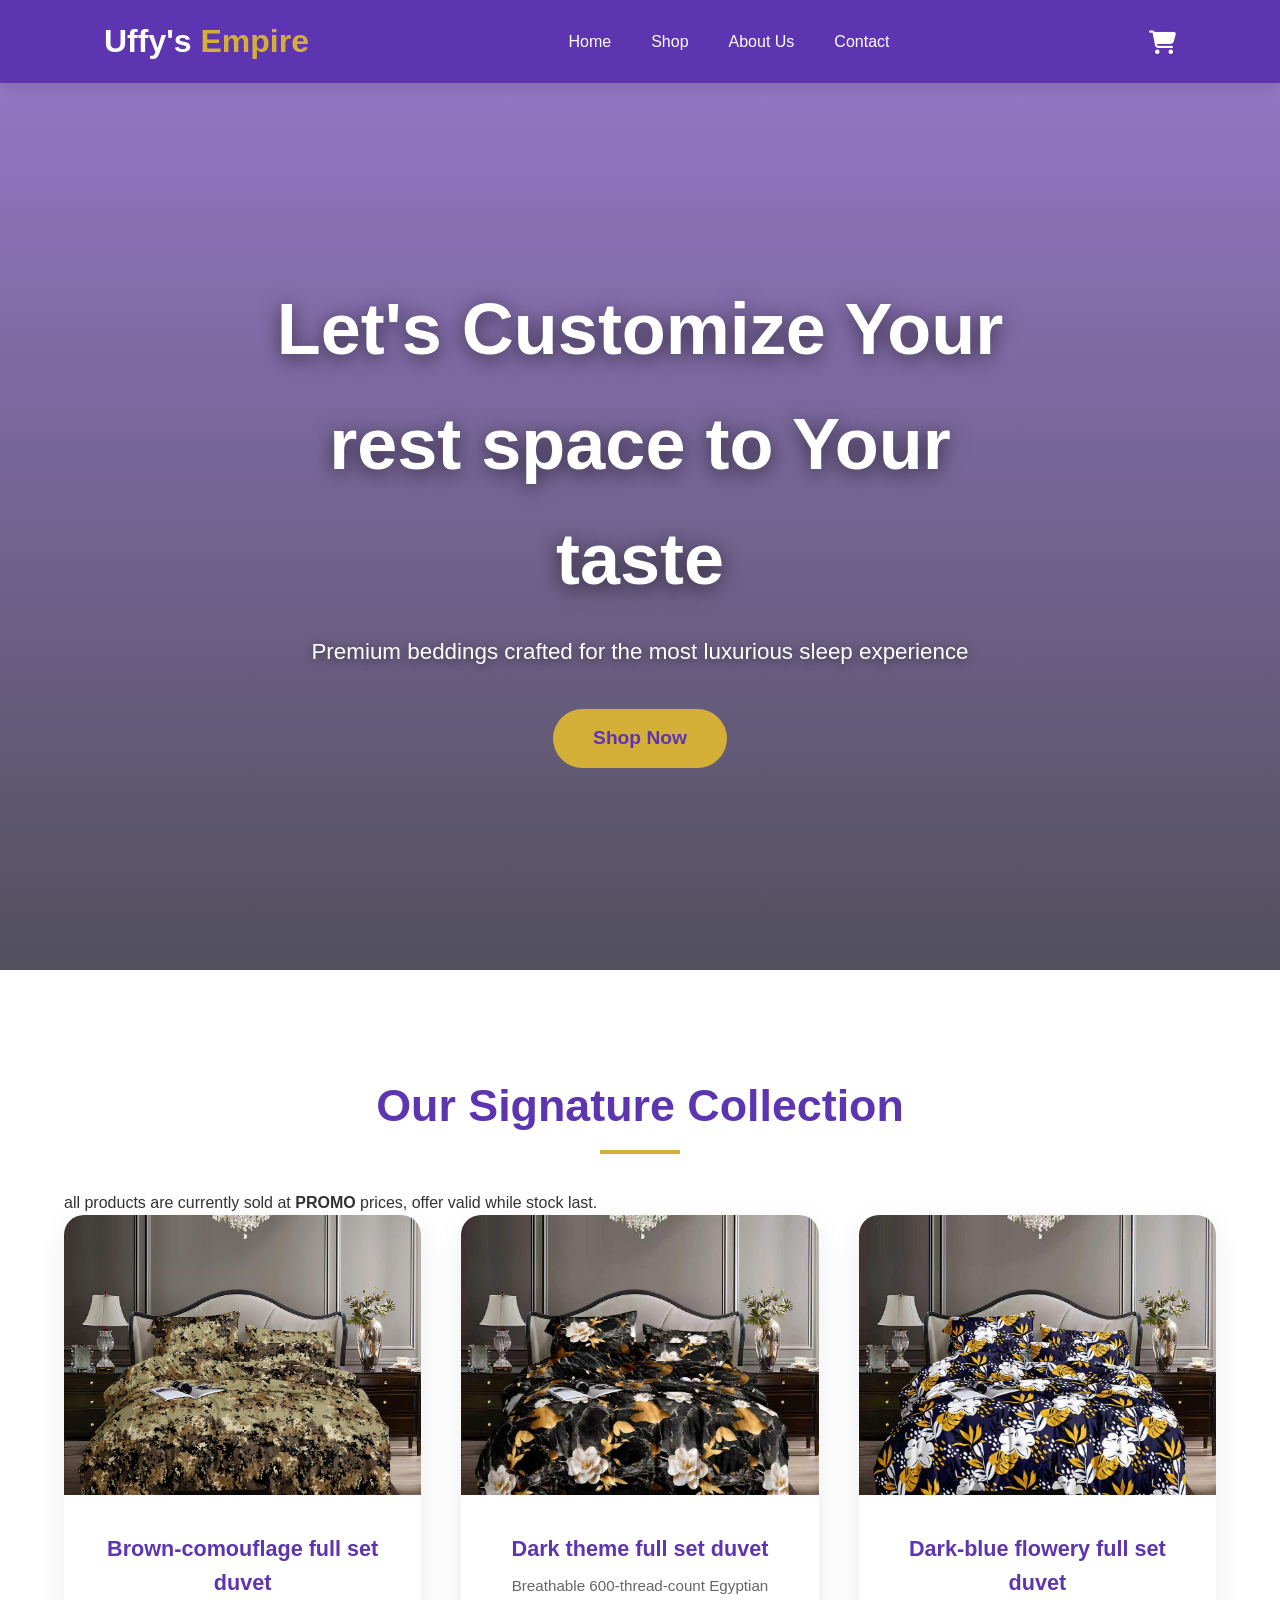
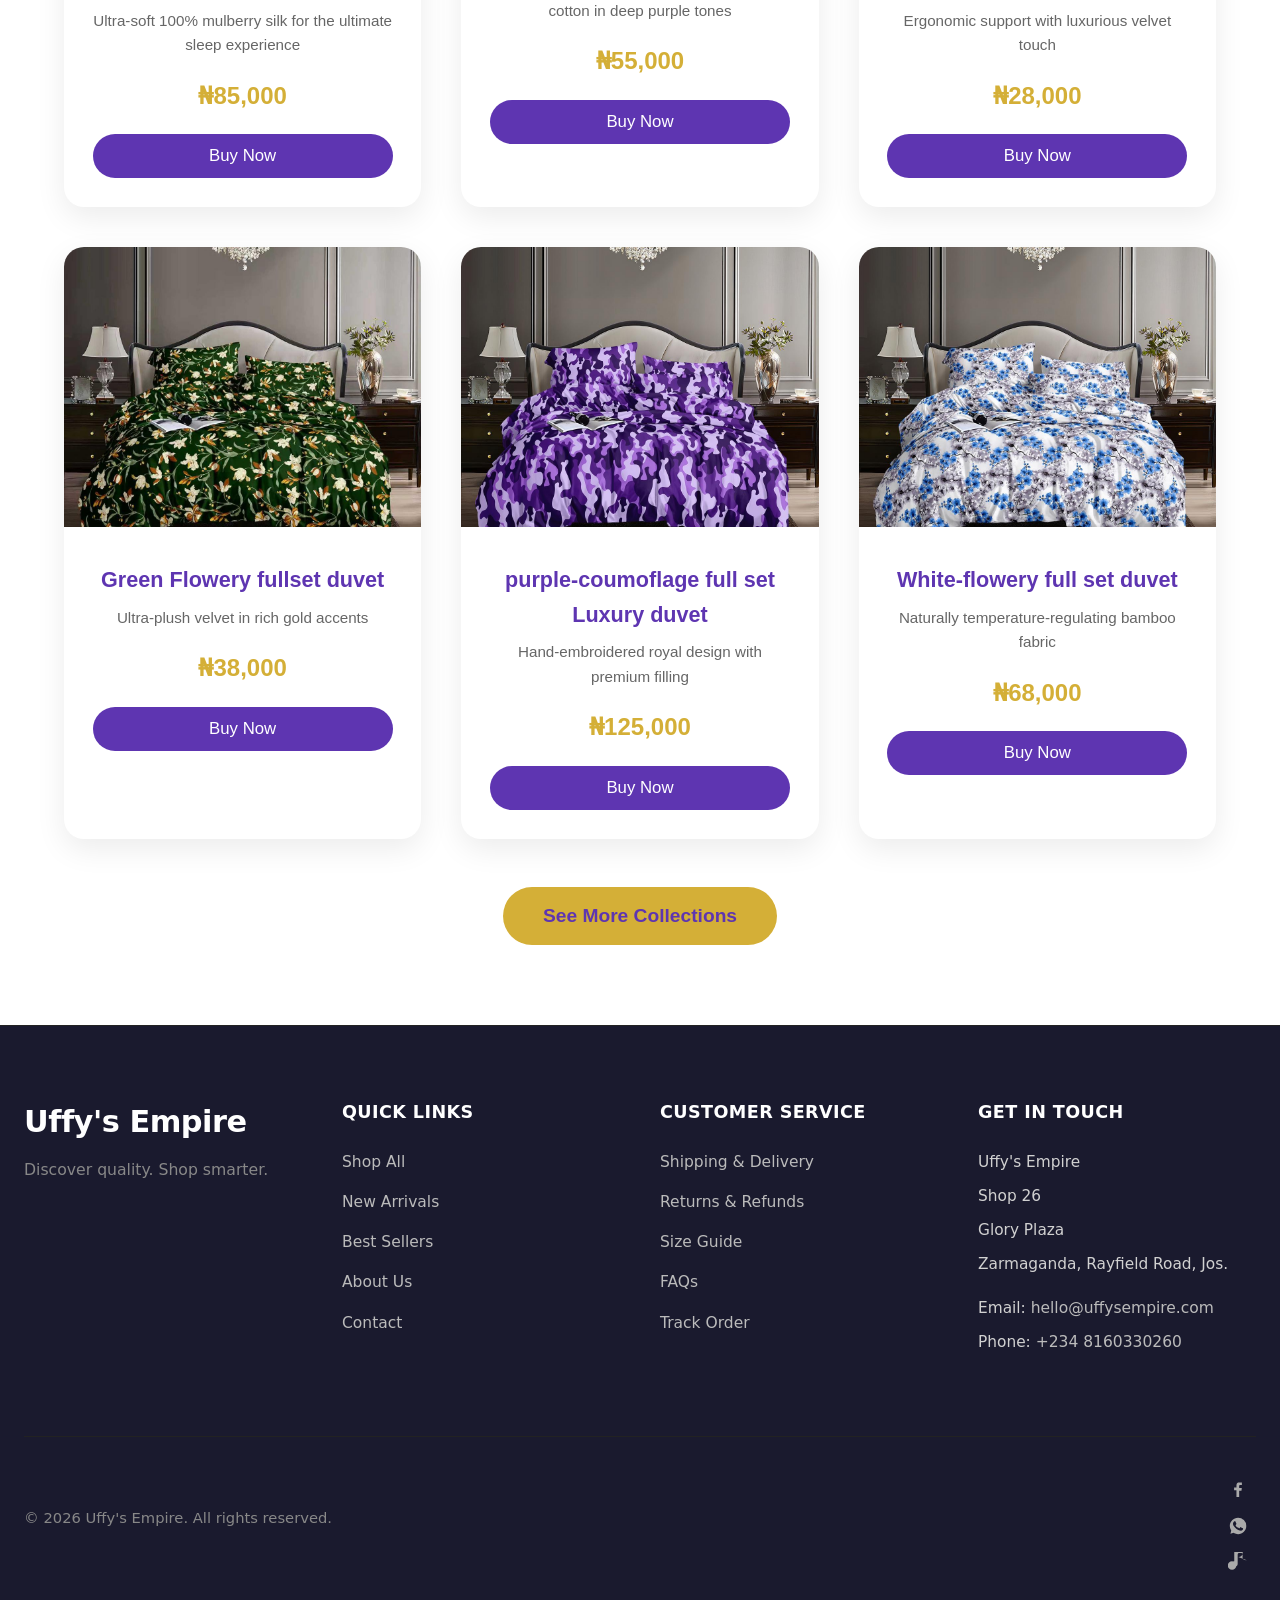
==== index.html @ a6adc93d "Update index.html" ====
<!DOCTYPE html>
<html lang="en">

<head>
    <meta charset="UTF-8">
    <meta name="viewport" content="width=device-width, initial-scale=1.0">
    <title>Uffy's Empire • Premium Beddings</title>
    <link rel="stylesheet" href="styles.css">
    <link rel="stylesheet" href="https://cdnjs.cloudflare.com/ajax/libs/font-awesome/6.5.1/css/all.min.css">
</head>

<body>
    <!-- Navbar -->
    <nav class="navbar">
        <div class="nav-container">

            <div class="logo">

                <h2> Uffy's <span> Empire</span> </h2>
            </div>
            <ul class="nav-menu" id="nav-menu">
                <li><a href="index.html">Home</a></li>
                <li><a href="shop.html">Shop</a></li>
                <li><a href="about.html">About Us</a></li>
                <li><a href="#footer">Contact</a></li>
            </ul>
            <div class="nav-icons">
                <i class="fas fa-shopping-cart cart-icon"></i>
                <div class="hamburger" id="hamburger">
                    <span></span>
                    <span></span>
                    <span></span>
                </div>
            </div>
        </div>
    </nav>

    <!-- Hero Section -->
    <header class="hero">
        <div class="hero-content">
            <h1>Let's Customize Your rest space to Your taste</h1>
            <p>Premium beddings crafted for the most luxurious sleep experience</p>
            <a href="#shop" class="cta-btn">Shop Now</a>
        </div>
    </header>

    <!-- Products Section -->
    <section id="shop" class="products-section">
        <div class="container">
            <h2 class="section-title">Our Signature Collection</h2>
            <p class="promo">all products are currently sold at <strong>PROMO</strong> prices, offer valid while
                stock last.</p>
            <div class="products-grid" id="products-grid">
                <!-- Populated by JavaScript -->
            </div>
        </div>

        <!-- NEW: See More Collections Button -->
        <div style="text-align: center; margin-top: 3rem;">
            <a href="shop.html" class="cta-btn">See More Collections</a>
        </div>
        </div>
    </section>


    <!-- Buy Now Modal -->
    <div id="buy-modal" class="modal">
        <div class="modal-content">
            <span class="close-btn">&times;</span>
            <div class="modal-body">
                <img id="modal-img" src="" alt="Product Image">

                <div class="modal-details">
                    <h3 id="modal-name"></h3>
                    <p class="modal-price" id="modal-price"></p>

                    <!-- Quantity Selector -->
                    <div class="quantity-selector" style="margin: 20px 0; text-align: center;">
                        <label for="quantity">Quantity:</label><br>
                        <div style="display: inline-flex; align-items: center; gap: 10px; margin-top: 8px;">
                            <button type="button" id="qty-minus"
                                style="width: 40px; height: 40px; font-size: 1.2em;">-</button>
                            <span id="qty-display"
                                style="font-size: 1.3em; min-width: 40px; text-align: center;">1</span>
                            <button type="button" id="qty-plus"
                                style="width: 40px; height: 40px; font-size: 1.2em;">+</button>
                        </div>
                    </div>

                    <!-- Customer Info Fields -->
                    <div style="margin: 15px 0;">
                        <label for="customer-name">Your Full Name:</label><br>
                        <input type="text" id="customer-name" placeholder="e.g. Sam Aaron" required
                            style="width: 100%; padding: 10px; margin-top: 5px; border: 1px solid #ccc; border-radius: 4px;">
                    </div>

                    <div style="margin: 15px 0;">
                        <label for="customer-whatsapp">WhatsApp Number (with country code):</label><br>
                        <input type="tel" id="customer-whatsapp" placeholder="e.g. 2348012345678" required
                            style="width: 100%; padding: 10px; margin-top: 5px; border: 1px solid #ccc; border-radius: 4px;">
                        <small style="color: #666; display: block; margin-top: 4px;">We'll use this to confirm your
                            order and delivery details.</small>
                    </div>
                    <!-- Delivery Option -->
                    <div style="margin: 20px 0;">
                        <label>Delivery Option:</label><br>
                        <div style="display: flex; gap: 15px; margin-top: 10px; flex-wrap: wrap;">
                            <label style="display: flex; align-items: center; gap: 8px; cursor: pointer;">
                                <input type="radio" name="delivery" value="pickup" checked>
                                Pick-up at Store (Free)
                            </label>
                            <label style="display: flex; align-items: center; gap: 8px; cursor: pointer;">
                                <input type="radio" name="delivery" value="delivery">
                                Home Delivery
                                <span style="color: #d32f2f; font-size: 0.9em; font-weight: bold;">(Extra charges
                                    apply)</span>
                            </label>
                        </div>
                        <small style="color: #666; display: block; margin-top: 8px;">
                            Pick-up location: Our store in Jos (details sent after order confirmation)
                        </small>
                    </div>

                    <!-- Transfer Instructions (kept from your original) -->
                    <div class="transfer-box"
                        style="background: #f9f9f9; padding: 15px; border-radius: 8px; margin: 20px 0;">
                        <h4>Pay via Bank Transfer</h4>
                        <p><strong>Bank:</strong> GTBank</p>
                        <p><strong>Account Name:</strong> Uffy's Empire</p>
                        <p><strong>Account Number:</strong> 0562663931</p>
                        <p class="note" style="color: #d32f2f; font-weight: bold; margin-top: 12px;">
                            After transfer, please send proof (screenshot) to WhatsApp: <strong>+234 8160330260</strong>
                        </p>
                    </div>

                    <p style="text-align: center; color: #555; font-size: 0.95em; margin: 15px 0;">
                        Click below to send your order details directly to our WhatsApp. We'll reply instantly to
                        confirm!
                    </p>

                    <button id="confirm-payment" class="confirm-btn"
                        style="width: 100%; padding: 14px; font-size: 1.1em;">
                        Send Order to WhatsApp
                    </button>
                </div>
            </div>
        </div>
    </div>


    <!-- Footer -->
    <footer id="footer" class="site-footer">
        <div class="footer-container">

            <div class="footer-top">
                <!-- Column 1 - Brand / About snippet -->
                <div class="footer-brand">
                    <h3 class="brand-name">Uffy's Empire</h3>
                    <p class="brand-tagline">Discover quality. Shop smarter.</p>
                </div>

                <!-- Column 2 - Quick Links -->
                <div class="footer-column">
                    <h4>Quick Links</h4>
                    <ul>
                        <li><a href="/shop">Shop All</a></li>
                        <li><a href="/collections/new-arrivals">New Arrivals</a></li>
                        <li><a href="/collections/best-sellers">Best Sellers</a></li>
                        <li><a href="/pages/about-us">About Us</a></li>
                        <li><a href="/pages/contact">Contact</a></li>
                    </ul>
                </div>

                <!-- Column 3 - Customer Service -->
                <div class="footer-column">
                    <h4>Customer Service</h4>
                    <ul>
                        <li><a href="/pages/shipping">Shipping & Delivery</a></li>
                        <li><a href="/pages/returns">Returns & Refunds</a></li>
                        <li><a href="/pages/size-guide">Size Guide</a></li>
                        <li><a href="/pages/faq">FAQs</a></li>
                        <li><a href="/pages/track-order">Track Order</a></li>
                    </ul>
                </div>

                <!-- Column 4 - Contact & Address -->
                <div class="footer-column contact-column">
                    <h4>Get in Touch</h4>
                    <address>
                        <p>Uffy's Empire</p>
                        <p>Shop 26</p>
                        <p>Glory Plaza</p>
                        <p>Zarmaganda, Rayfield Road, Jos.</p>
                        <p class="mt-2">Email: <a href="mailto:hello@uffysempire.com">hello@uffysempire.com</a></p>
                        <p>Phone: <a href="tel:+2348160330260">+234 8160330260</a></p>
                    </address>
                </div>
            </div>

            <!-- Bottom bar -->
            <div class="footer-bottom">
                <div class="footer-bottom-left">
                    <p>© 2026 Uffy's Empire. All rights reserved.</p>
                </div>
                <div class="social">
                    <a href="#" aria-label="Facebook" class="social-link">
                        <svg viewBox="0 0 24 24" fill="currentColor">
                            <path
                                d="M13.397 20.997v-8.196h2.765l.411-3.209h-3.176V7.548c0-.926.258-1.56 1.587-1.56h1.684V3.127C15.849 3.038 14.888 3 13.629 3c-2.07 0-3.492.633-3.492 3.492v2.605H7.332v3.209h2.805v8.198h3.26z" />
                        </svg>
                    </a>
                    <a href="#" aria-label="WhatsApp" class="social-link">
                        <svg viewBox="0 0 24 24" fill="currentColor">
                            <path
                                d="M17.472 14.382c-.297-.149-1.758-.867-2.03-.967-.273-.099-.471-.148-.67.15-.197.297-.767.966-.94 1.164-.173.198-.347.223-.644.075-.297-.15-1.255-.463-2.39-1.475-.883-.788-1.48-1.761-1.653-2.059-.173-.297-.018-.458.13-.606.134-.133.298-.347.446-.52.149-.174.198-.298.297-.497.099-.198.05-.371-.025-.52-.074-.149-.669-1.612-.916-2.207-.242-.579-.487-.5-.669-.51-.173-.008-.371-.01-.57-.01-.198 0-.52.074-.792.372-.272.297-1.04 1.016-1.04 2.479 0 1.462 1.065 2.875 1.213 3.074.149.198 2.096 3.2 5.077 4.487.709.306 1.262.489 1.694.625.712.227 1.36.195 1.871.118.571-.085 1.758-.719 2.006-1.413.248-.694.248-1.289.173-1.413-.074-.124-.272-.198-.57-.347m-5.421 7.403h-.004a9.87 9.87 0 01-5.031-1.378l-.361-.214-3.741.982.998-3.648-.235-.374a9.86 9.86 0 01-1.51-5.26c.001-5.45 4.436-9.884 9.888-9.884 2.64 0 5.122 1.03 6.988 2.898a9.825 9.825 0 012.893 6.994c-.003 5.45-4.437 9.884-9.885 9.884" />
                        </svg>
                    </a>
                    <a href="https://www.tiktok.com/@uffy_luxurybedding" aria-label="TikTok" class="social-link">
                        <svg viewBox="0 0 448 512" fill="currentColor">
                            <path
                                d="M448 209.91a162.5 162.5 0 0 1-106.8-38.6l-.07-108.8a35.66 35.66 0 0 0-35.6-35.6h-54.3a35.66 35.66 0 0 0-35.6 35.6v237.3a72.5 72.5 0 1 1-72.5-72.5c13.3 0 25.9 3.6 36.8 10.1l.07 108.8a108.8 108.8 0 1 1-108.8-108.8c20.7 0 40.2 5.9 56.8 16.3l.07-237.3a108.8 108.8 0 1 1 108.8 108.8c-20.7 0-40.2-5.9-56.8-16.3z" />
                        </svg>
                    </a>
                </div>
            </div>
        </div>

        </div>
    </footer>

    <script src=" script.js"></script>
</body>

</html>
---- styles.css ----
/* styles.css */
:root {
    --purple: #5E35B1;
    --gold: #D4AF37;
    --dark: #1A1A2E;
    --light: #F8F1E9;
}

* {
    margin: 0;
    padding: 0;
    box-sizing: border-box;
}

body {
    font-family: 'Segoe UI', Tahoma, Geneva, Verdana, sans-serif;
    background-color: var(--light);
    color: #333;
    line-height: 1.6;
}

/* Navbar */
.navbar {
    background-color: var(--purple);
    color: white;
    position: fixed;
    top: 0;
    width: 100%;
    z-index: 1000;
    box-shadow: 0 4px 15px rgba(0, 0, 0, 0.1);
}

.nav-container {
    max-width: 1200px;
    margin: 0 auto;
    padding: 1rem 5%;
    display: flex;
    align-items: center;
    justify-content: space-between;
}

.logo h2 {
    font-size: 2rem;
    font-weight: 700;
    color: white;
}

.logo span {
    color: var(--gold);
}

.nav-menu {
    display: flex;
    gap: 2.5rem;
    list-style: none;
}

.nav-menu a {
    color: white;
    text-decoration: none;
    font-weight: 500;
    transition: color 0.3s;
}

.nav-menu a:hover {
    color: var(--gold);
}

.nav-icons {
    display: flex;
    align-items: center;
    gap: 1.5rem;
}

.cart-icon {
    font-size: 1.5rem;
    cursor: pointer;
    transition: transform 0.3s;
}

.cart-icon:hover {
    transform: scale(1.2);
}

.hamburger {
    display: none;
    flex-direction: column;
    gap: 5px;
    cursor: pointer;
}

.hamburger span {
    width: 25px;
    height: 3px;
    background-color: white;
    transition: all 0.3s;
}

/* Hero */
.hero {
    height: 100vh;
    background-image: linear-gradient(rgba(94, 53, 177, 0.65), rgba(26, 26, 46, 0.75)),
        url("https://images.unsplash.com/photo-1631049307264-da0ec9d70304");
    background-size: cover;
    background-position: center;
    display: flex;
    align-items: center;
    justify-content: center;
    text-align: center;
    color: white;
    margin-top: 70px;
}

.hero-content {
    max-width: 800px;
    padding: 0 20px;
}

.hero-content h1 {
    font-size: 4.5rem;
    margin-bottom: 1rem;
    text-shadow: 0 4px 20px rgba(0, 0, 0, 0.6);
}

.hero-content p {
    font-size: 1.4rem;
    margin-bottom: 2.5rem;
    text-shadow: 0 2px 10px rgba(0, 0, 0, 0.5);
}

.cta-btn {
    background-color: var(--gold);
    color: var(--purple);
    padding: 14px 40px;
    font-size: 1.2rem;
    font-weight: 700;
    border: none;
    border-radius: 50px;
    cursor: pointer;
    transition: all 0.4s;
    text-decoration: none;
    display: inline-block;
}

.cta-btn:hover {
    background-color: white;
    transform: translateY(-5px);
    box-shadow: 0 10px 30px rgba(212, 175, 55, 0.4);
}

/* Products Section */
.products-section {
    padding: 100px 5% 80px;
    background-color: white;
}

.container {
    max-width: 1200px;
    margin: 0 auto;
}

.section-title {
    text-align: center;
    font-size: 2.8rem;
    color: var(--purple);
    margin-bottom: 3rem;
    position: relative;
}

.section-title::after {
    content: '';
    width: 80px;
    height: 4px;
    background: var(--gold);
    position: absolute;
    bottom: -12px;
    left: 50%;
    transform: translateX(-50%);
}

.products-grid {
    display: grid;
    grid-template-columns: repeat(auto-fit, minmax(320px, 1fr));
    gap: 2.5rem;
}

.product-card {
    background: white;
    border-radius: 20px;
    overflow: hidden;
    box-shadow: 0 10px 30px rgba(0, 0, 0, 0.08);
    transition: all 0.4s;
}

.product-card:hover {
    transform: translateY(-15px);
    box-shadow: 0 20px 40px rgba(94, 53, 177, 0.15);
}

.product-card img {
    width: 100%;
    height: 280px;
    object-fit: cover;
}

.product-info {
    padding: 1.8rem;
    text-align: center;
}

.product-info h3 {
    font-size: 1.35rem;
    color: var(--purple);
    margin-bottom: 0.5rem;
}

.product-info p {
    color: #666;
    margin-bottom: 1.2rem;
    font-size: 0.95rem;
}

.product-info .price {
    font-size: 1.5rem;
    font-weight: 700;
    color: var(--gold);
    margin-bottom: 1.2rem;
}

.buy-btn {
    background-color: var(--purple);
    color: white;
    border: none;
    padding: 12px 35px;
    font-size: 1.05rem;
    border-radius: 50px;
    cursor: pointer;
    transition: all 0.3s;
    width: 100%;
}

.buy-btn:hover {
    background-color: var(--gold);
    color: var(--purple);
    transform: scale(1.05);
}

/* Modal */
.modal {
    display: none;
    position: fixed;
    z-index: 2000;
    left: 0;
    top: 0;
    width: 100%;
    height: 100%;
    background-color: rgba(0, 0, 0, 0.75);
    align-items: center;
    justify-content: center;
}

.modal-content {
    background: white;
    max-width: 700px;
    width: 90%;
    border-radius: 20px;
    overflow: hidden;
    position: relative;
    box-shadow: 0 20px 60px rgba(0, 0, 0, 0.3);
}

.close-btn {
    position: absolute;
    top: 15px;
    right: 25px;
    font-size: 2.5rem;
    color: #aaa;
    cursor: pointer;
    z-index: 10;
    transition: color 0.3s;
}

.close-btn:hover {
    color: var(--purple);
}

.modal-body {
    display: flex;
    flex-direction: column;
    gap: 1.5rem;
    padding: 2rem;
}

@media (min-width: 768px) {
    .modal-body {
        flex-direction: row;
    }
}

#modal-img {
    width: 100%;
    max-height: 320px;
    object-fit: cover;
    border-radius: 15px;
}

@media (min-width: 768px) {
    #modal-img {
        width: 45%;
    }
}

.modal-details {
    flex: 1;
}

.modal-details h3 {
    color: var(--purple);
    font-size: 1.8rem;
    margin-bottom: 0.5rem;
}

.modal-price {
    font-size: 2rem;
    font-weight: 700;
    color: var(--gold);
    margin-bottom: 1.5rem;
}

.transfer-box {
    background: #f8f1e9;
    padding: 1.5rem;
    border-radius: 15px;
    border-left: 6px solid var(--gold);
    margin-bottom: 2rem;
}

.transfer-box h4 {
    color: var(--purple);
    margin-bottom: 1rem;
    font-size: 1.25rem;
}

.transfer-box p {
    margin: 8px 0;
    font-size: 1.05rem;
}

.note {
    font-style: italic;
    color: #555;
    margin-top: 1rem;
}

.confirm-btn {
    background: var(--gold);
    color: var(--purple);
    border: none;
    width: 100%;
    padding: 16px;
    font-size: 1.2rem;
    font-weight: 700;
    border-radius: 50px;
    cursor: pointer;
    transition: all 0.3s;
}

.confirm-btn:hover {
    background: var(--purple);
    color: white;
}

.testimonials-section {
    background: #f8f6f2;
    padding: 5rem 1.5rem 4rem;
    font-family: system-ui, -apple-system, sans-serif;
}

.container {
    max-width: 1400px;
    margin: 0 auto;
}

.section-header {
    text-align: center;
    margin-bottom: 3.5rem;
}

.section-header h2 {
    font-size: 2.6rem;
    color: #1a1a1a;
    margin-bottom: 0.8rem;
    font-weight: 700;
    letter-spacing: -0.5px;
}

.section-header p {
    font-size: 1.15rem;
    color: #555;
    max-width: 580px;
    margin: 0 auto;
}

.testimonials-grid {
    display: grid;
    grid-template-columns: 1fr;
    gap: 2rem;
    max-width: 1100px;
    margin: 0 auto;
}

.testimonial-card {
    background: white;
    border-radius: 16px;
    overflow: hidden;
    box-shadow: 0 10px 30px rgba(0, 0, 0, 0.08);
    transition: transform 0.28s ease, box-shadow 0.28s ease;
}

.testimonial-card:hover {
    transform: translateY(-8px);
    box-shadow: 0 20px 40px rgba(0, 0, 0, 0.12);
}

.testimonial-image img {
    width: 100%;
    height: 220px;
    object-fit: cover;
    object-position: center;
}

.testimonial-content {
    padding: 1.8rem 1.6rem 2rem;
    text-align: center;
}

.quote {
    font-size: 1.05rem;
    line-height: 1.65;
    color: #333;
    margin: 0 0 1.4rem;
    font-style: italic;
}

.author {
    margin-bottom: 1rem;
}

.name {
    font-weight: 600;
    color: #111;
    font-size: 1.05rem;
    display: block;
}

.location {
    color: #777;
    font-size: 0.95rem;
}

.stars {
    color: #f4c430;
    font-size: 1.4rem;
    letter-spacing: 3px;
}

/* ── Responsive Layout ──────────────────────────────────────── */

@media (min-width: 640px) {
    .testimonials-grid {
        grid-template-columns: repeat(2, 1fr);
    }

    .testimonial-image img {
        height: 240px;
    }
}

@media (min-width: 940px) {
    .testimonials-grid {
        grid-template-columns: repeat(4, 1fr);
        gap: 1.8rem;
    }

    .testimonial-image img {
        height: 180px;
    }

    .quote {
        font-size: 1rem;
    }
}

@media (min-width: 1200px) {
    .testimonials-section {
        padding: 7rem 2rem 5rem;
    }

    .section-header h2 {
        font-size: 3.2rem;
    }

    .testimonial-image img {
        height: 200px;
    }
}

/* Very small phones */
@media (max-width: 480px) {
    .section-header h2 {
        font-size: 2.1rem;
    }

    .testimonial-image img {
        height: 200px;
    }
}

/* Footer */
.site-footer {
    background: var(--dark);
    color: #d1d1d1;
    font-family: system-ui, -apple-system, sans-serif;

    padding: 4.5rem 0 2rem;
    border-top: 1px solid #222;
}

.footer-container {
    max-width: 1400px;
    margin: 0 auto;
    padding: 0 24px;
}

.footer-top {
    display: grid;
    grid-template-columns: repeat(auto-fit, minmax(220px, 1fr));
    gap: 3rem 2.5rem;
    margin-bottom: 4.5rem;
}

.footer-brand .brand-name {
    color: white;
    font-size: 1.9rem;
    font-weight: 700;
    margin: 0 0 0.6rem;
    letter-spacing: -0.5px;
}

.footer-brand .brand-tagline {
    color: #888;
    font-size: 0.98rem;
    margin: 0;
    max-width: 260px;
}

.footer-column h4 {
    color: white;
    font-size: 1.1rem;
    font-weight: 600;
    margin: 0 0 1.4rem;
    letter-spacing: 0.4px;
    text-transform: uppercase;
}

.footer-column ul {
    list-style: none;
    padding: 0;
    margin: 0;
}

.footer-column li {
    margin-bottom: 0.9rem;
}

.footer-column a {
    color: #bbb;
    text-decoration: none;
    font-size: 0.97rem;
    transition: all 0.22s ease;
}

.footer-column a:hover,
.footer-column a:focus {
    color: white;
    transform: translateX(4px);
}

address {
    font-style: normal;
    line-height: 1.7;
    font-size: 0.96rem;
}

address p {
    margin: 0.5rem 0;
}

address a {
    color: #bbb;
    text-decoration: none;
}

address a:hover {
    color: #fff;
    text-decoration: underline;
}

.mt-2 {
    margin-top: 1.1rem;
}

/* ── Bottom Bar ──────────────────────────────────────── */
.footer-bottom {
    display: flex;
    flex-wrap: wrap;
    justify-content: space-between;
    align-items: center;
    padding-top: 2.2rem;
    border-top: 1px solid #222;
    font-size: 0.92rem;
    color: #888;
}

.footer-bottom-left {
    margin-bottom: 1rem;
}

.social-icons {
    display: flex;
    gap: 1.1rem;
}

.social-link {
    color: #aaa;
    width: 36px;
    height: 36px;
    display: grid;
    place-items: center;
    border-radius: 50%;
    transition: all 0.25s ease;
}

.social-link svg {
    width: 20px;
    height: 20px;
}

.social-link:hover,
.social-link:focus {
    color: white;
    background: #222;
    transform: translateY(-2px);
}

/* ── Responsive ──────────────────────────────────────── */
@media (max-width: 640px) {
    .footer-top {
        gap: 2.8rem 1.5rem;
    }

    .footer-brand {
        margin-bottom: 1rem;
    }

    .footer-bottom {
        flex-direction: column;
        text-align: center;
        gap: 1.4rem;
    }
}

/* Responsive Media Queries */
@media (max-width: 992px) {
    .hero-content h1 {
        font-size: 3.5rem;
    }
}

@media (max-width: 768px) {
    .hamburger {
        display: flex;
    }

    .nav-menu {
        position: fixed;
        top: 70px;
        left: -100%;
        width: 100%;
        height: calc(100vh - 70px);
        background: var(--purple);
        flex-direction: column;
        align-items: center;
        justify-content: center;
        gap: 2.5rem;
        transition: left 0.4s ease;
        z-index: 999;
    }

    .nav-menu.active {
        left: 0;
    }

    .products-grid {
        grid-template-columns: repeat(auto-fit, minmax(280px, 1fr));
    }

    .hero-content h1 {
        font-size: 3rem;
    }
}

@media (max-width: 480px) {
    .hero-content h1 {
        font-size: 2.6rem;
    }

    .section-title {
        font-size: 2.3rem;
    }
}
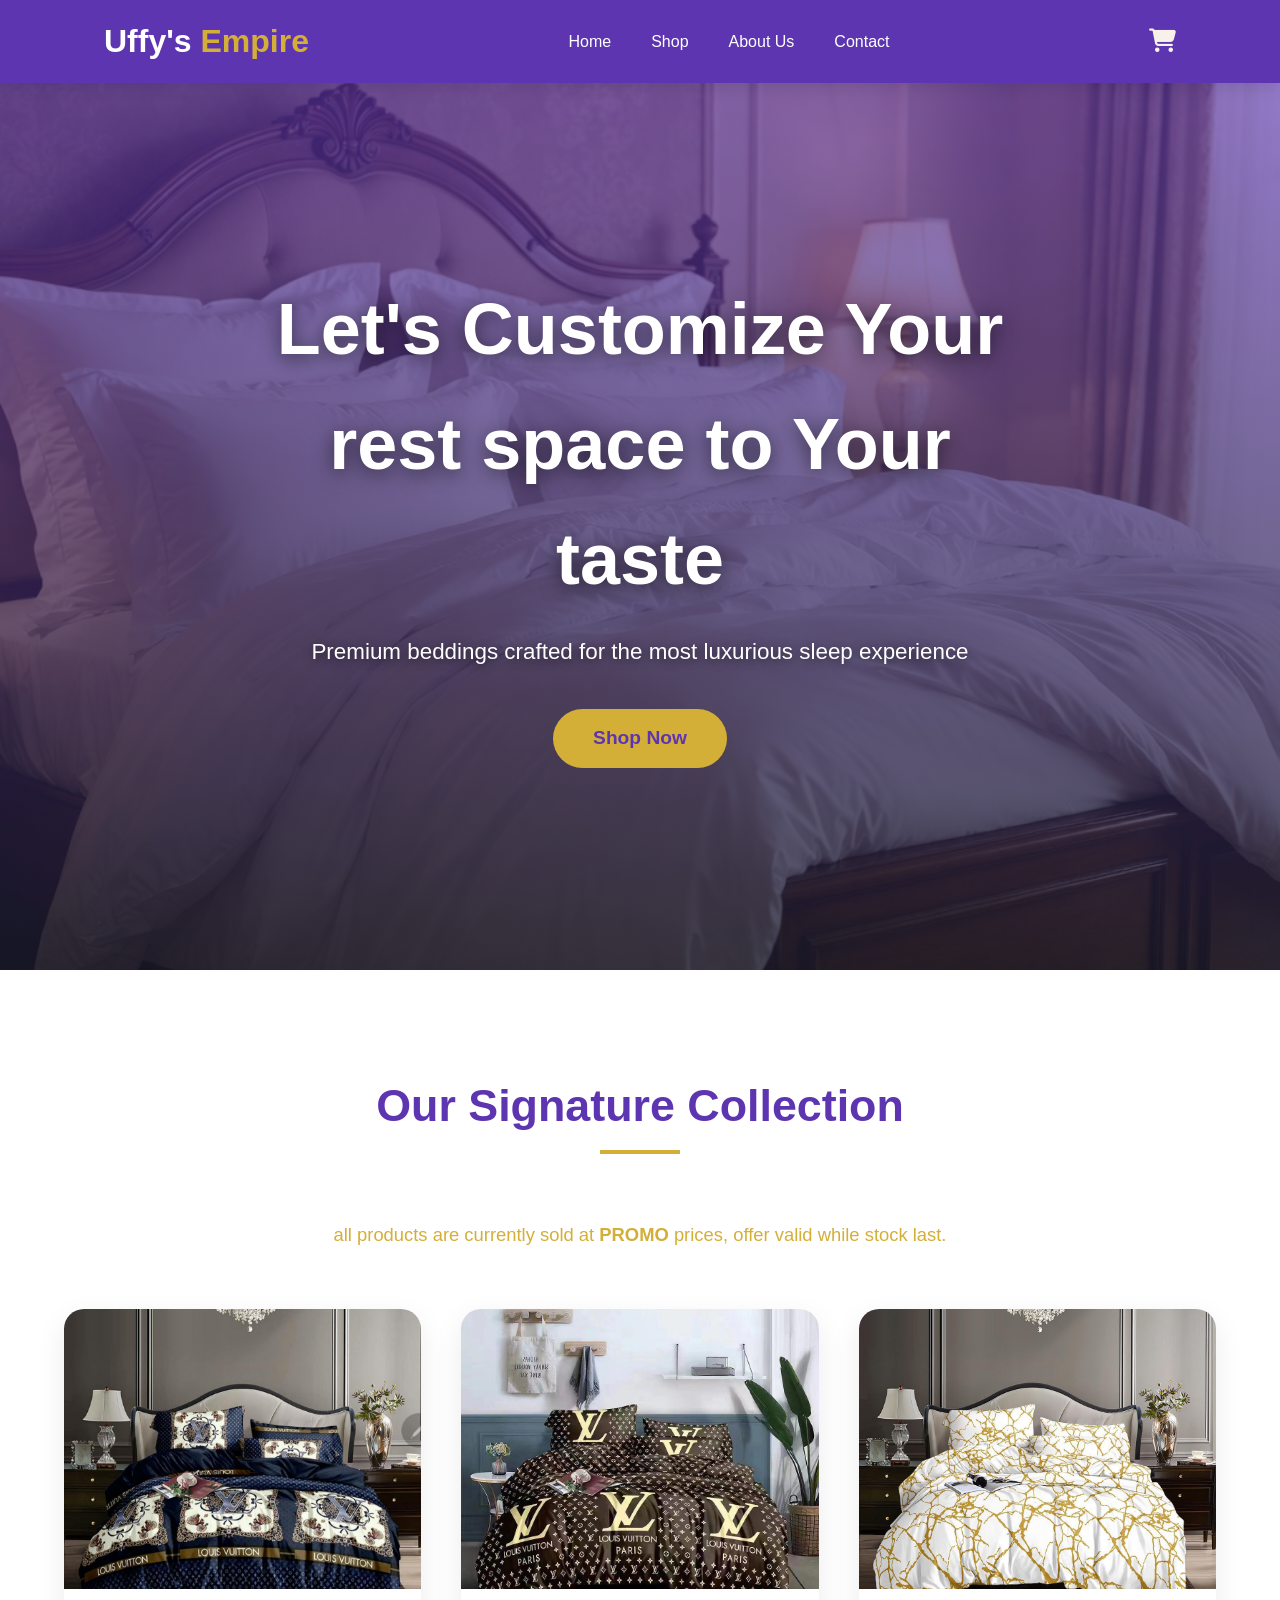
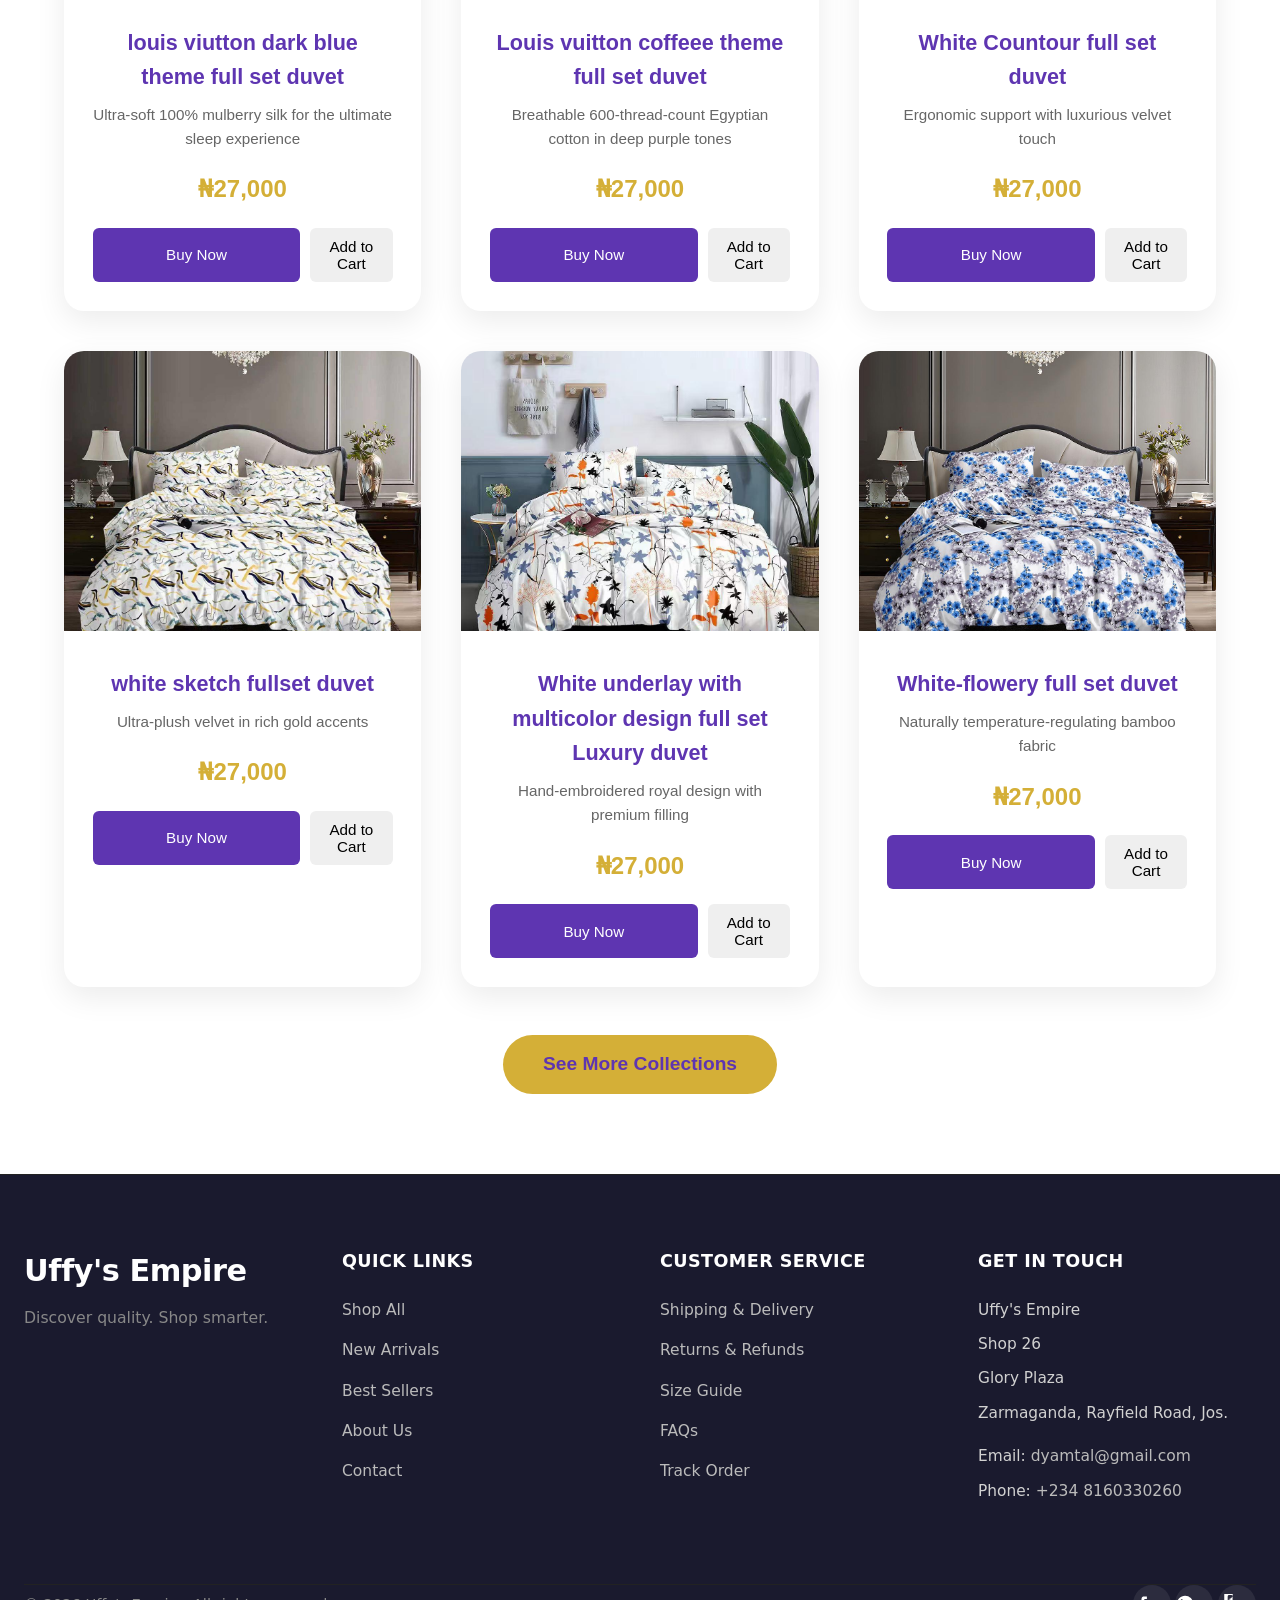
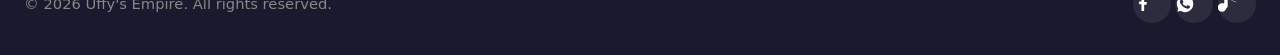
==== commit c1445a5e: "Update index.html" ====
--- a/index.html
+++ b/index.html
@@ -25,12 +25,29 @@
                 <li><a href="#footer">Contact</a></li>
             </ul>
             <div class="nav-icons">
-                <i class="fas fa-shopping-cart cart-icon"></i>
-                <div class="hamburger" id="hamburger">
-                    <span></span>
-                    <span></span>
-                    <span></span>
-                </div>
+
+                <div class="cart-icon" style="position: relative; cursor: pointer;">
+                    <a href="cart.html"> <i class="fas fa-shopping-cart"></i></a>
+                    <span id="cart-count" style="
+            position: absolute;
+            top: -8px;
+            padding: 5px;
+            padding-bottom: 10px;
+            right: -10px;
+            background: #d32f2f;
+            color: white;
+            font-size: 0.75rem;
+            font-weight: bold;
+            border-radius: 50%;
+            width: 20px;
+            height: 20px;
+            display: flex;
+            align-items: center;
+            justify-content: center;
+            display: none;
+        ">0</span>
+                </div>
+                <div class="hamburger" id="hamburger">...</div>
             </div>
         </div>
     </nav>
@@ -191,7 +208,7 @@
                         <p>Shop 26</p>
                         <p>Glory Plaza</p>
                         <p>Zarmaganda, Rayfield Road, Jos.</p>
-                        <p class="mt-2">Email: <a href="mailto:hello@uffysempire.com">hello@uffysempire.com</a></p>
+                        <p class="mt-2">Email: <a href="mailto:dyamtal@gmail.com">dyamtal@gmail.com</a></p>
                         <p>Phone: <a href="tel:+2348160330260">+234 8160330260</a></p>
                     </address>
                 </div>
--- a/styles.css
+++ b/styles.css
@@ -45,6 +45,12 @@
     color: white;
 }
 
+.nav-container img {
+    width: 50px;
+    height: 50px;
+    border-radius: 20%;
+}
+
 .logo span {
     color: var(--gold);
 }
@@ -76,10 +82,15 @@
     font-size: 1.5rem;
     cursor: pointer;
     transition: transform 0.3s;
+    color: var(--light);
 }
 
 .cart-icon:hover {
     transform: scale(1.2);
+}
+
+.cart-icon a {
+    color: var(--light);
 }
 
 .hamburger {
@@ -100,7 +111,7 @@
 .hero {
     height: 100vh;
     background-image: linear-gradient(rgba(94, 53, 177, 0.65), rgba(26, 26, 46, 0.75)),
-        url("https://images.unsplash.com/photo-1631049307264-da0ec9d70304");
+        url("images/hero section.jpg");
     background-size: cover;
     background-position: center;
     display: flex;
@@ -154,6 +165,15 @@
     background-color: white;
 }
 
+.promo {
+    text-align: center;
+    font-size: 1.15rem;
+    color: var(--gold);
+    margin-bottom: 2.5rem;
+    margin: 30px;
+    padding: 30px;
+}
+
 .container {
     max-width: 1200px;
     margin: 0 auto;
@@ -245,28 +265,109 @@
     transform: scale(1.05);
 }
 
-/* Modal */
+.action-buttons button {
+    padding: 10px 16px;
+    font-size: 0.95rem;
+    border: none;
+    border-radius: 6px;
+    cursor: pointer;
+    transition: all 0.2s;
+}
+
+
+
+.add-to-cart-btn:hover {
+    background: var(--gold);
+}
+
+.buy-btn {
+    background: var(--purple);
+    /* blue - keep your existing style if any */
+    color: white;
+}
+
+/* Modal - Core fixes for scrolling & height control */
 .modal {
     display: none;
     position: fixed;
-    z-index: 2000;
-    left: 0;
-    top: 0;
+    inset: 0;
+    /* modern way: top/right/bottom/left = 0 */
     width: 100%;
     height: 100%;
     background-color: rgba(0, 0, 0, 0.75);
     align-items: center;
     justify-content: center;
+    z-index: 2000;
+    overflow-y: auto;
+    /* ← allows the whole modal to scroll if needed */
+    padding: 20px 10px;
+    /* breathing room on small screens */
 }
 
 .modal-content {
     background: white;
     max-width: 700px;
     width: 90%;
+    max-width: 720px;
+    /* slightly wider cap is fine */
+    max-height: 92vh;
+    /* ← very important: prevent content taller than viewport */
+    overflow-y: auto;
+    /* ← THIS IS THE MAIN FIX: scroll inside the modal */
     border-radius: 20px;
-    overflow: hidden;
+    box-shadow: 0 20px 60px rgba(0, 0, 0, 0.3);
     position: relative;
-    box-shadow: 0 20px 60px rgba(0, 0, 0, 0.3);
+}
+
+/* Make inner layout flexible and prevent crushing */
+.modal-body {
+    display: flex;
+    flex-direction: column;
+    gap: 1.5rem;
+    padding: 2rem;
+    min-height: 0;
+    /* helps flex children not overflow badly */
+}
+
+/* On larger screens → side-by-side image + details */
+@media (min-width: 768px) {
+    .modal-body {
+        flex-direction: row;
+        align-items: flex-start;
+    }
+
+    #modal-img {
+        width: 45%;
+        max-height: 420px;
+        /* prevent huge images from forcing scroll too early */
+        object-fit: cover;
+        border-radius: 15px;
+    }
+
+    .modal-details {
+        padding-left: 2rem;
+    }
+}
+
+/* Small screens — make sure everything stacks nicely */
+@media (max-width: 767px) {
+    .modal-content {
+        max-height: 90vh;
+        /* tighter on phones */
+    }
+
+    #modal-img {
+        max-height: 280px;
+    }
+
+    .modal-body {
+        padding: 1.5rem 1.2rem;
+    }
+
+    .confirm-btn {
+        padding: 14px;
+        font-size: 1.1rem;
+    }
 }
 
 .close-btn {
@@ -325,6 +426,13 @@
     font-weight: 700;
     color: var(--gold);
     margin-bottom: 1.5rem;
+}
+
+/* Optional: style when max quantity is reached */
+#qty-plus.disabled {
+    opacity: 0.5;
+    cursor: not-allowed;
+    background: #ccc;
 }
 
 .transfer-box {
@@ -611,12 +719,13 @@
 }
 
 /* ── Bottom Bar ──────────────────────────────────────── */
+/* ── Bottom Bar ──────────────────────────────────────── */
 .footer-bottom {
     display: flex;
-    flex-wrap: wrap;
+    flex-wrap: nowrap;
     justify-content: space-between;
     align-items: center;
-    padding-top: 2.2rem;
+    padding: 2.2rem auto;
     border-top: 1px solid #222;
     font-size: 0.92rem;
     color: #888;
@@ -624,21 +733,27 @@
 
 .footer-bottom-left {
     margin-bottom: 1rem;
+    /* space when it wraps on mobile */
 }
 
 .social-icons {
-    display: flex;
-    gap: 1.1rem;
+    display: inline-flex;
+    gap: 0.8rem;
+    /* slightly more breathing room between icons */
+    align-items: center;
 }
 
 .social-link {
-    color: #aaa;
-    width: 36px;
-    height: 36px;
-    display: grid;
+    color: white;
+    width: 38px;
+    height: 38px;
+    display: inline-flex;
     place-items: center;
     border-radius: 50%;
+    /* circle is more modern & common */
     transition: all 0.25s ease;
+    background: rgba(255, 255, 255, 0.08);
+    /* subtle background */
 }
 
 .social-link svg {
@@ -649,25 +764,37 @@
 .social-link:hover,
 .social-link:focus {
     color: white;
-    background: #222;
-    transform: translateY(-2px);
-}
-
-/* ── Responsive ──────────────────────────────────────── */
-@media (max-width: 640px) {
-    .footer-top {
-        gap: 2.8rem 1.5rem;
-    }
-
-    .footer-brand {
-        margin-bottom: 1rem;
-    }
-
+    background: var(--purple);
+    transform: translateY(-3px);
+}
+
+/* ── Push social icons to the right ─────────────────────────────── */
+@media (min-width: 640px) {
+    .footer-bottom {
+        flex-wrap: nowrap;
+    }
+
+    .footer-bottom-left {
+        margin-bottom: 0;
+    }
+
+    .social-icons {
+        margin-left: auto;
+        /* ← this is the key line */
+    }
+}
+
+/* Mobile – center everything when stacked */
+@media (max-width: 639px) {
     .footer-bottom {
         flex-direction: column;
         text-align: center;
         gap: 1.4rem;
     }
+
+    .social-icons {
+        justify-content: center;
+    }
 }
 
 /* Responsive Media Queries */
@@ -685,20 +812,21 @@
     .nav-menu {
         position: fixed;
         top: 70px;
-        left: -100%;
-        width: 100%;
-        height: calc(100vh - 70px);
-        background: var(--purple);
+        right: -100%;
+        width: 50%;
+        height: 500px;
+        background: var(--dark);
         flex-direction: column;
         align-items: center;
         justify-content: center;
         gap: 2.5rem;
         transition: left 0.4s ease;
         z-index: 999;
+        opacity: 95%;
     }
 
     .nav-menu.active {
-        left: 0;
+        right: 0;
     }
 
     .products-grid {
@@ -719,3 +847,125 @@
         font-size: 2.3rem;
     }
 }
+
+
+/* ── About Page Specific ──────────────────────────────────────────────── */
+
+.about-hero {
+    height: 60vh;
+    background-image: linear-gradient(rgba(94, 53, 177, 0.65), rgba(26, 26, 46, 0.75)),
+        url("images/about\ hero.jpg");
+    /* ← replace with your image */
+    display: flex;
+    align-items: center;
+    justify-content: center;
+    text-align: center;
+    color: white;
+    margin-top: 70px;
+    background-repeat: no-repeat;
+    background-size: cover;
+    background-position: center;
+    height: 70vh;
+}
+
+.about-hero h1 {
+    font-size: 4.2rem;
+    margin-bottom: 1rem;
+    text-shadow: 0 4px 20px rgba(0, 0, 0, 0.6);
+}
+
+.about-hero p {
+    font-size: 1.5rem;
+    max-width: 800px;
+    margin: 0 auto;
+    text-shadow: 0 2px 10px rgba(0, 0, 0, 0.5);
+}
+
+.about-section {
+    padding: 80px 5% 100px;
+    background: white;
+}
+
+.about-text {
+    font-size: 1.2rem;
+    color: #444;
+    line-height: 1.8;
+    max-width: 900px;
+    margin: 0 auto 2.5rem;
+    text-align: center;
+}
+
+.about-text.centered {
+    text-align: center;
+}
+
+.values-grid {
+    display: grid;
+    grid-template-columns: repeat(auto-fit, minmax(300px, 1fr));
+    gap: 2rem;
+    max-width: 1100px;
+    margin: 0 auto 4rem;
+}
+
+.value-card {
+    background: #f8f1e9;
+    padding: 2.2rem 1.8rem;
+    border-radius: 16px;
+    text-align: center;
+    border-left: 6px solid var(--gold);
+    box-shadow: 0 8px 25px rgba(0, 0, 0, 0.06);
+    transition: transform 0.3s ease;
+}
+
+.value-card:hover {
+    transform: translateY(-8px);
+}
+
+.value-card h3 {
+    color: var(--purple);
+    font-size: 1.45rem;
+    margin-bottom: 1rem;
+}
+
+.value-card p {
+    color: #555;
+    font-size: 1.05rem;
+}
+
+.cta-wrapper {
+    text-align: center;
+    margin-top: 4rem;
+}
+
+/* Responsive adjustments */
+@media (max-width: 768px) {
+    .about-hero {
+        height: 50vh;
+    }
+
+    .about-hero h1 {
+        font-size: 3.2rem;
+    }
+
+    .about-hero p {
+        font-size: 1.3rem;
+    }
+
+    .about-section {
+        padding: 60px 5% 80px;
+    }
+}
+
+@media (max-width: 480px) {
+    .about-hero h1 {
+        font-size: 2.6rem;
+    }
+
+    .about-hero p {
+        font-size: 1.15rem;
+    }
+
+    .value-card {
+        padding: 1.8rem 1.4rem;
+    }
+}
